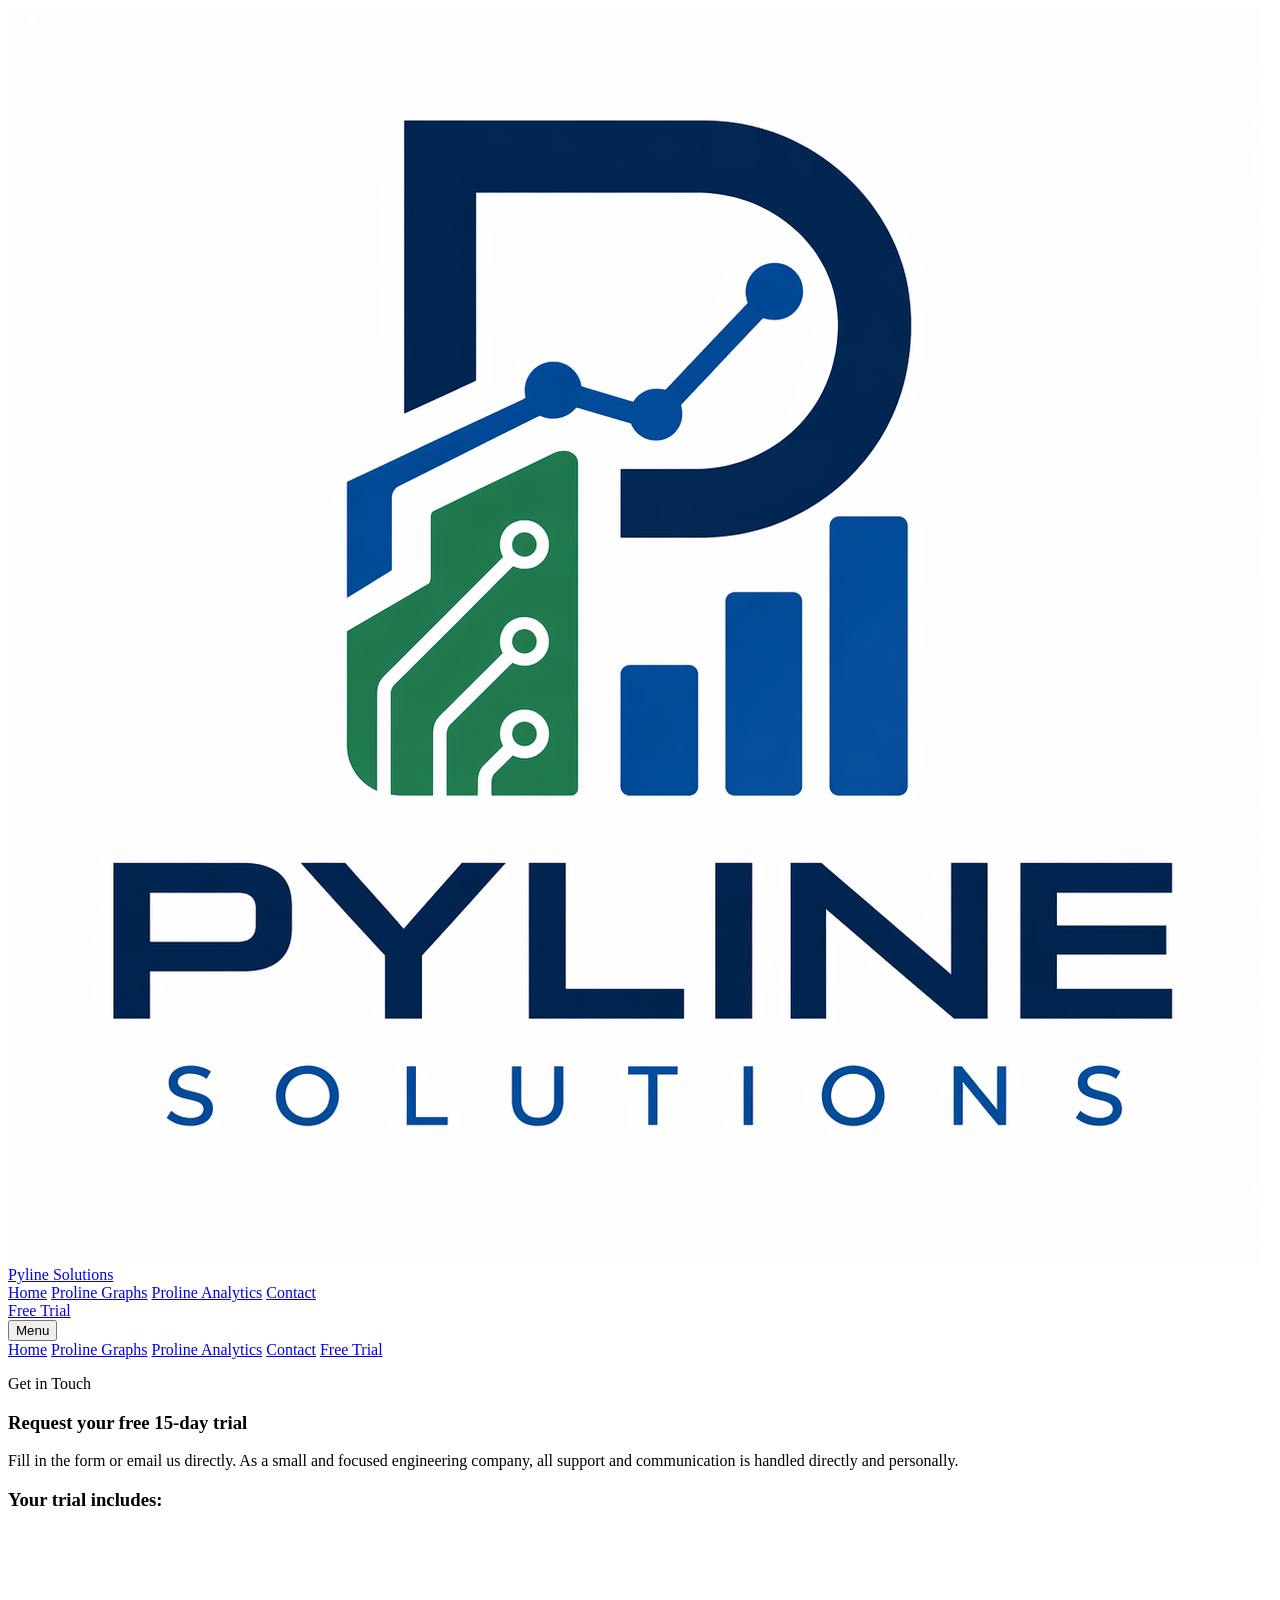
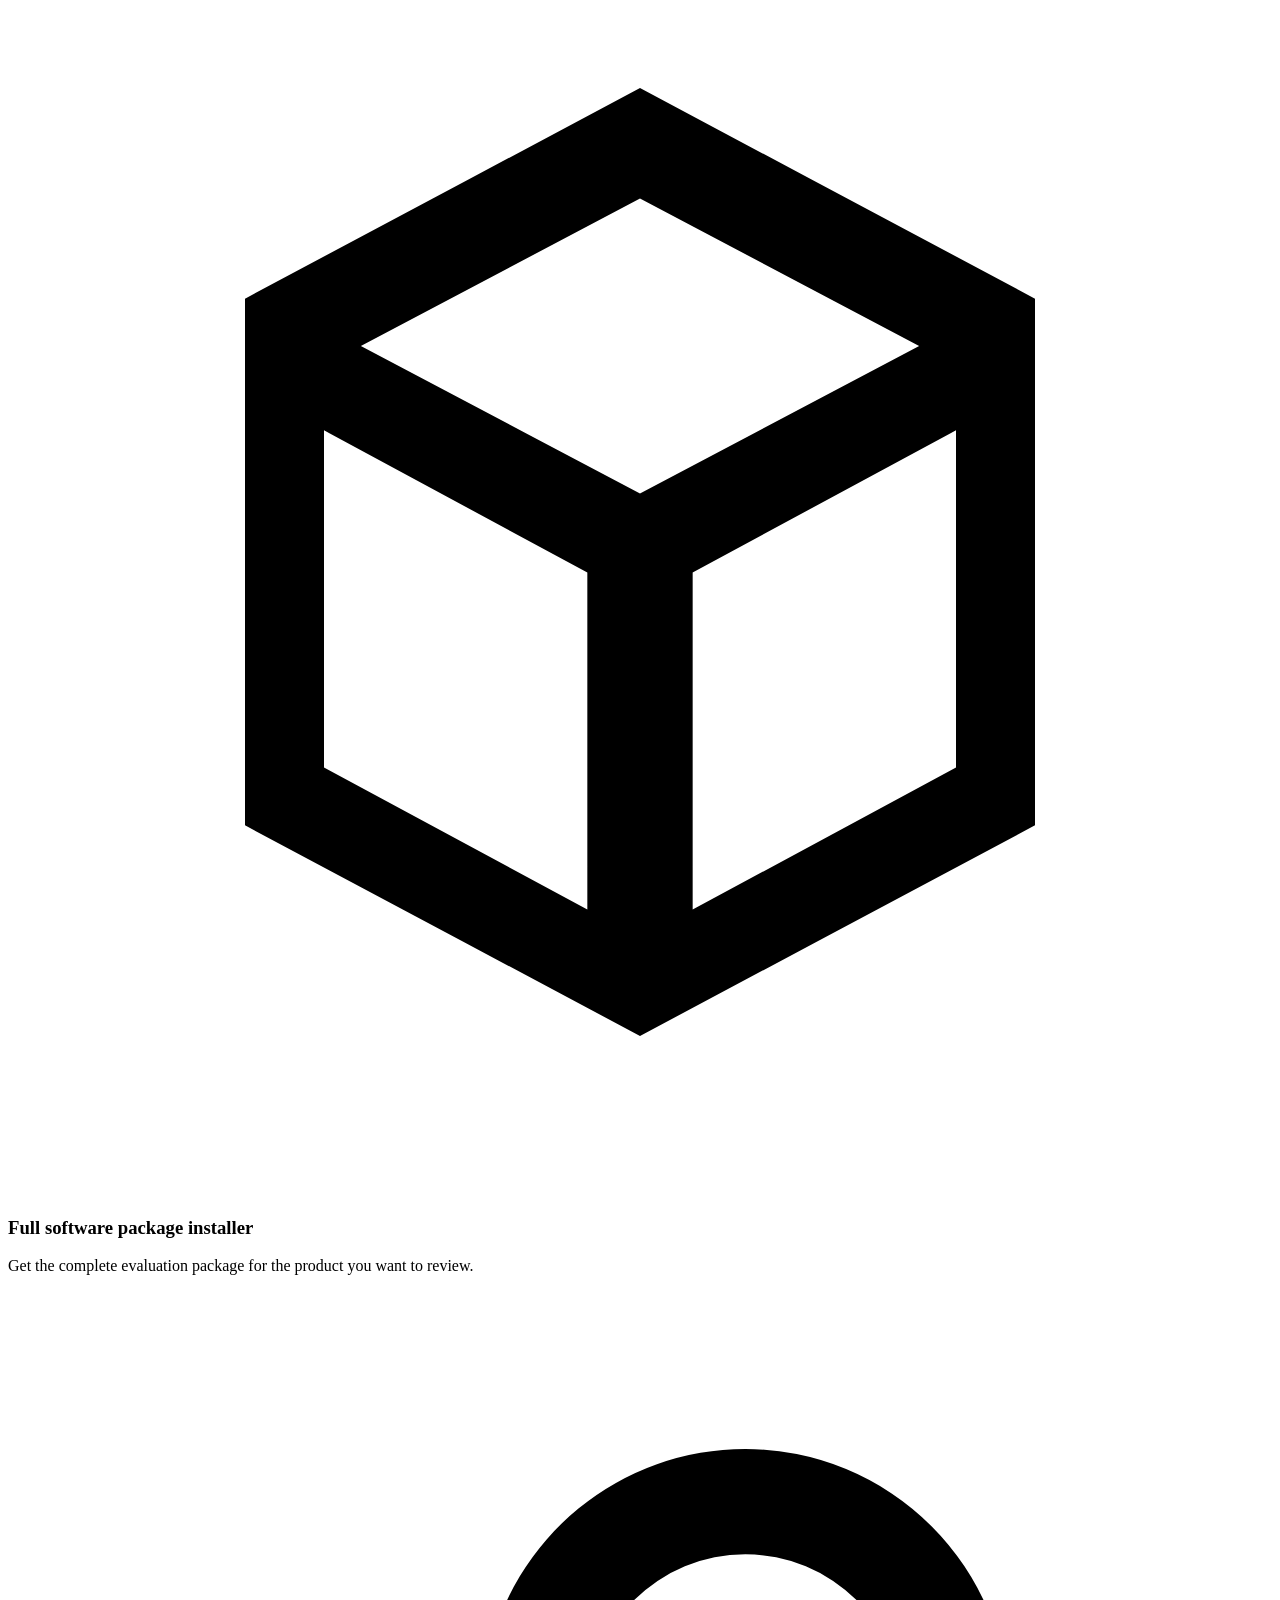
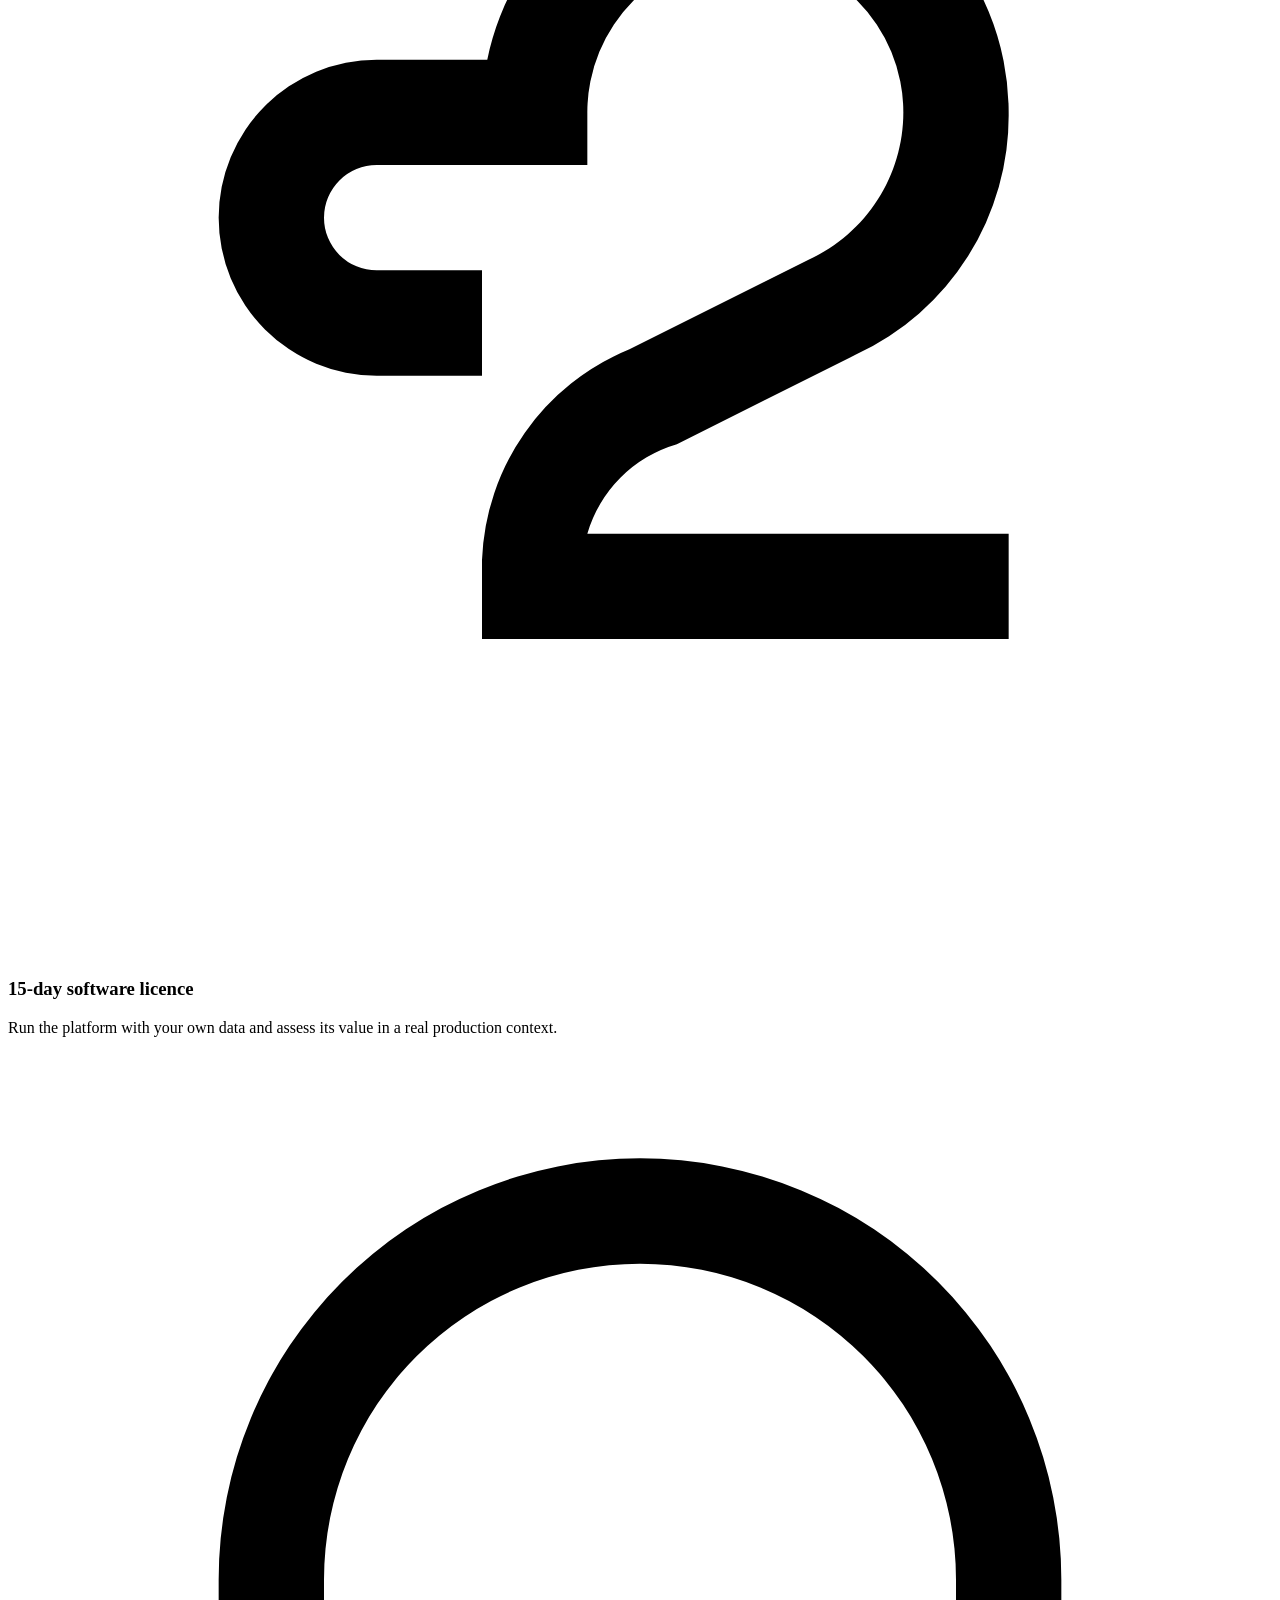
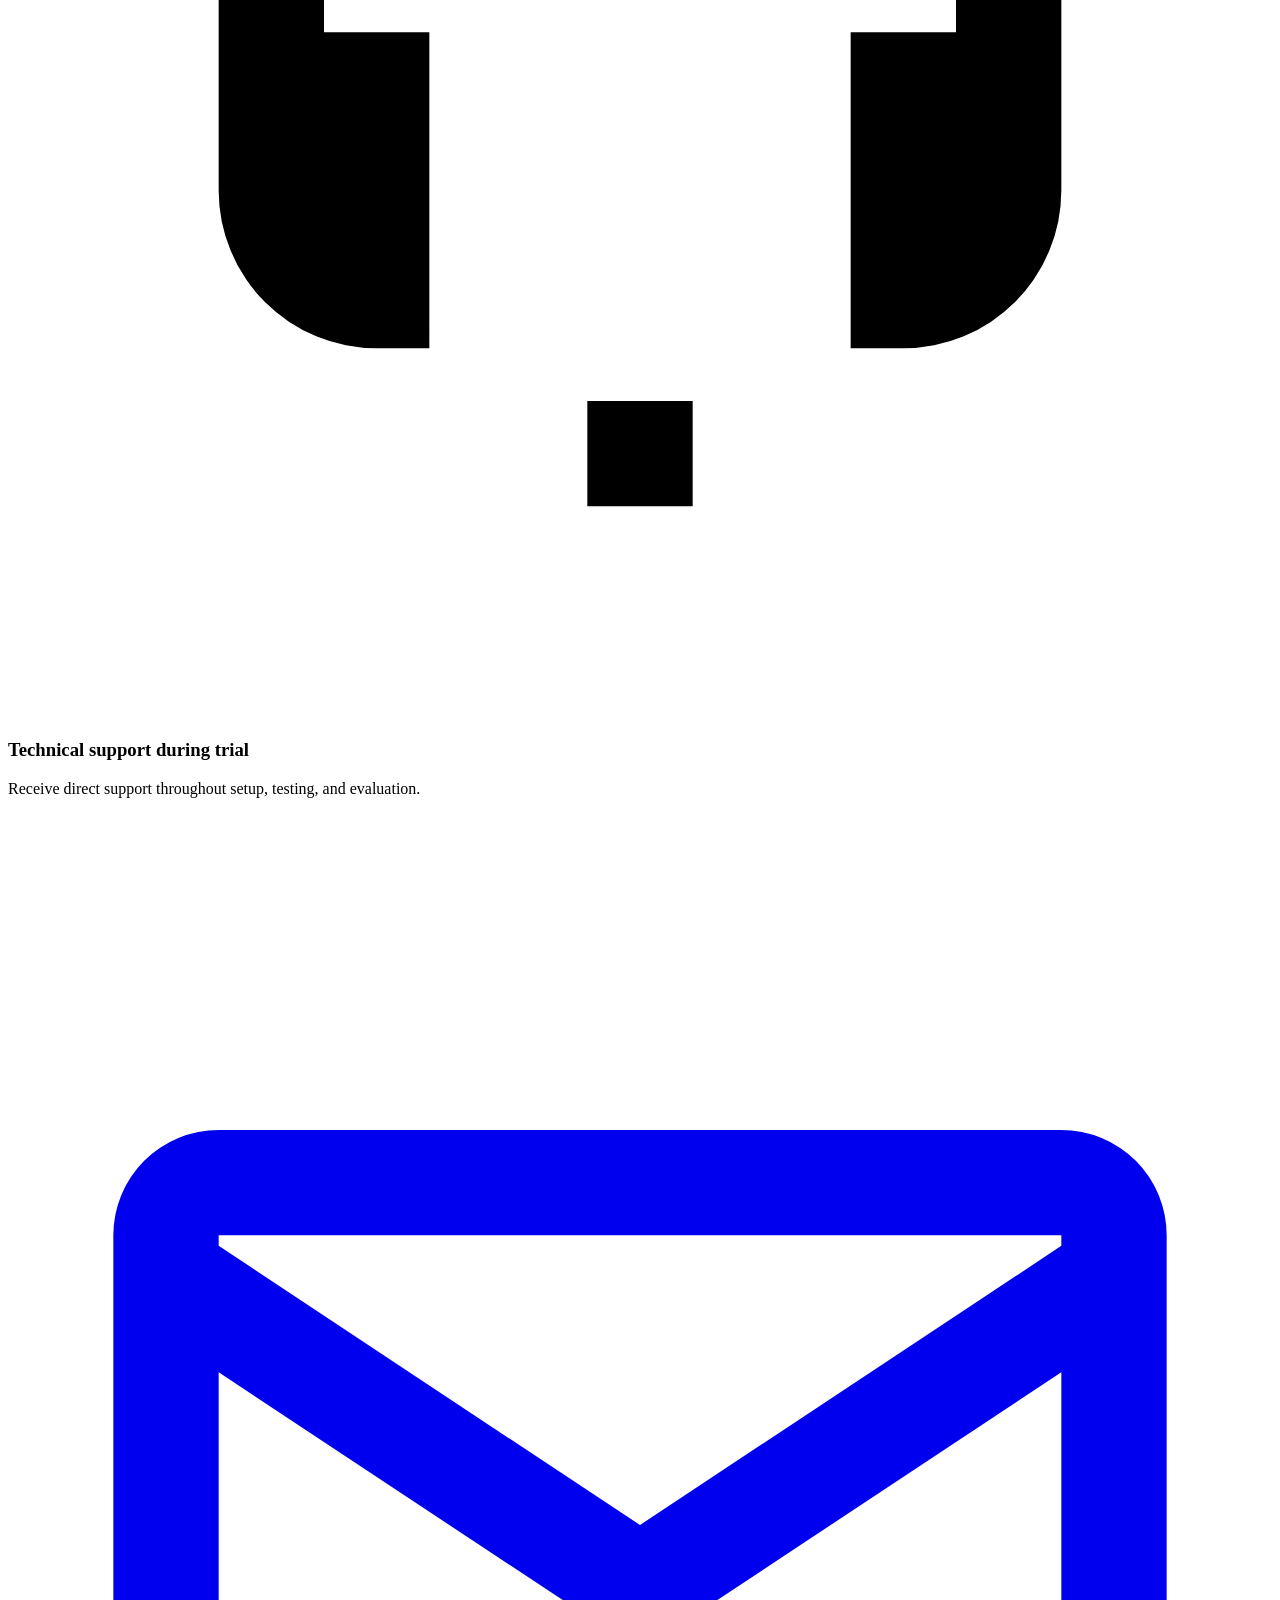
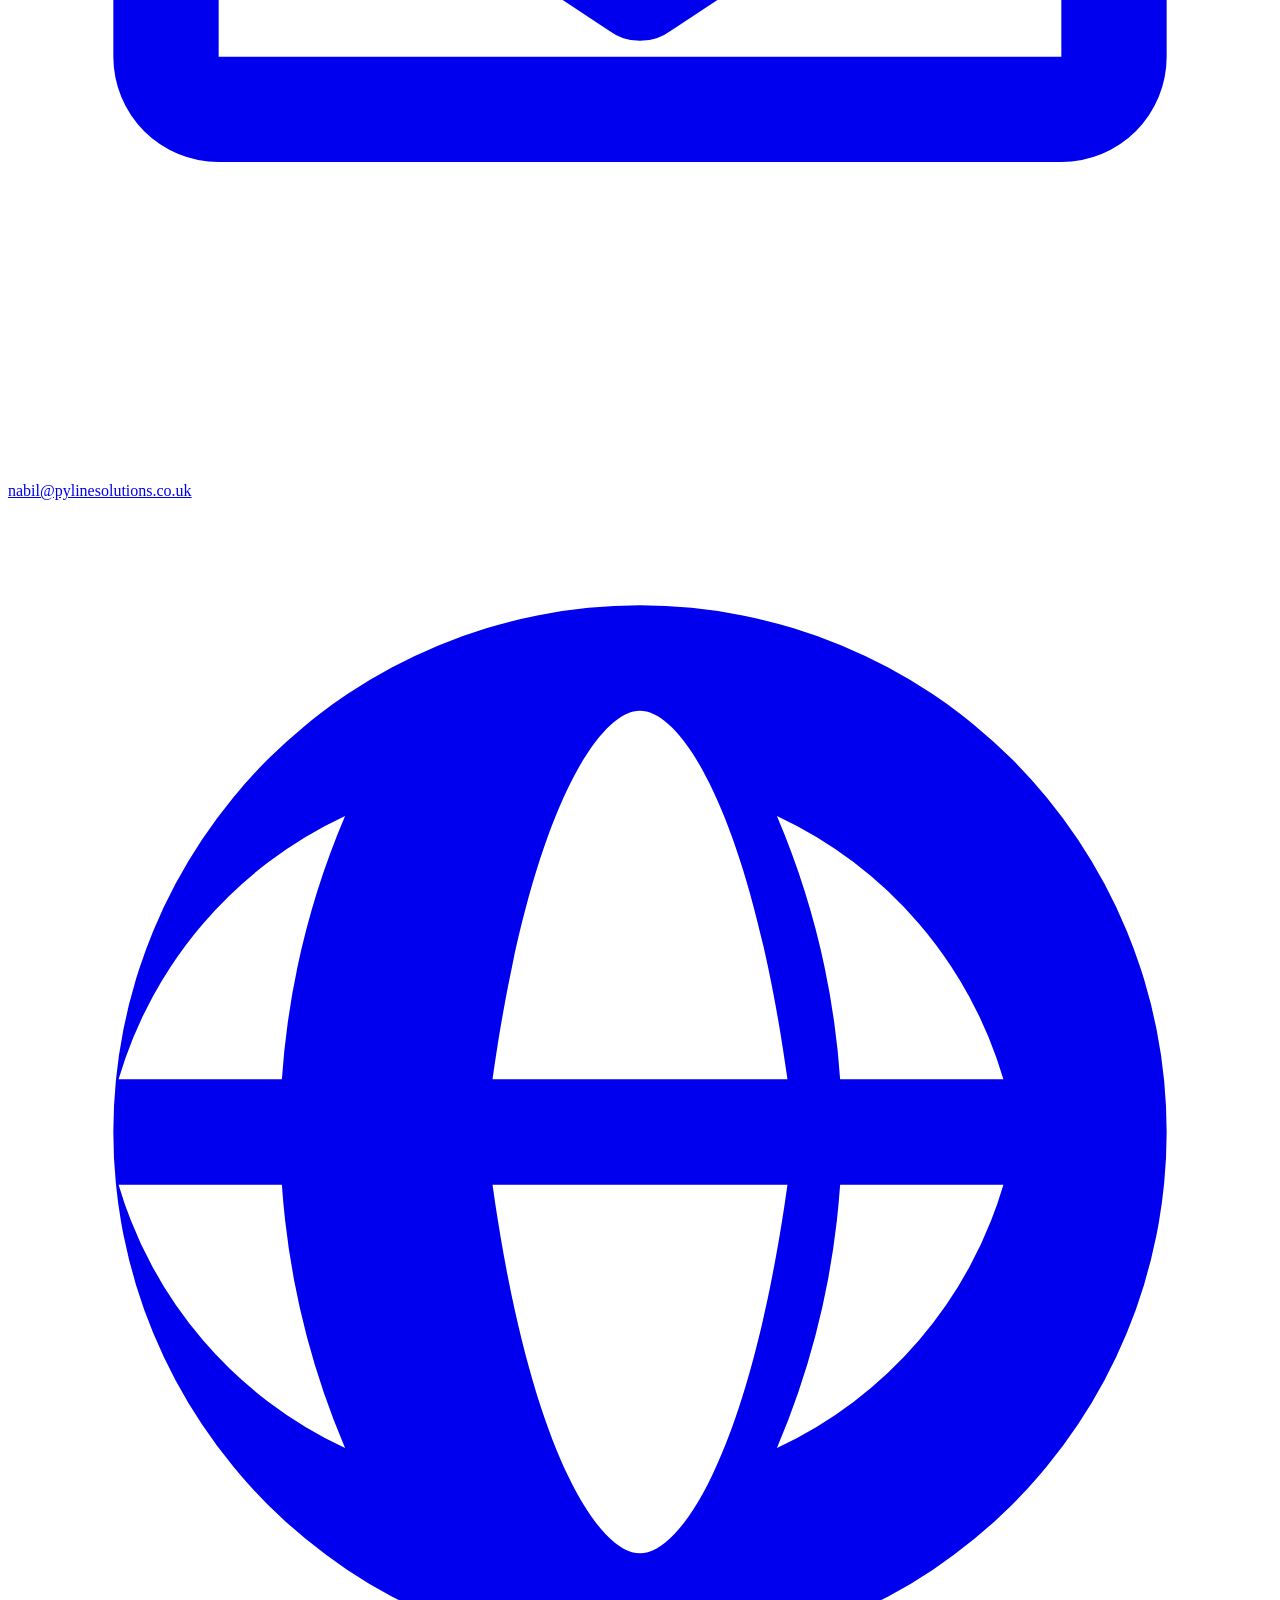
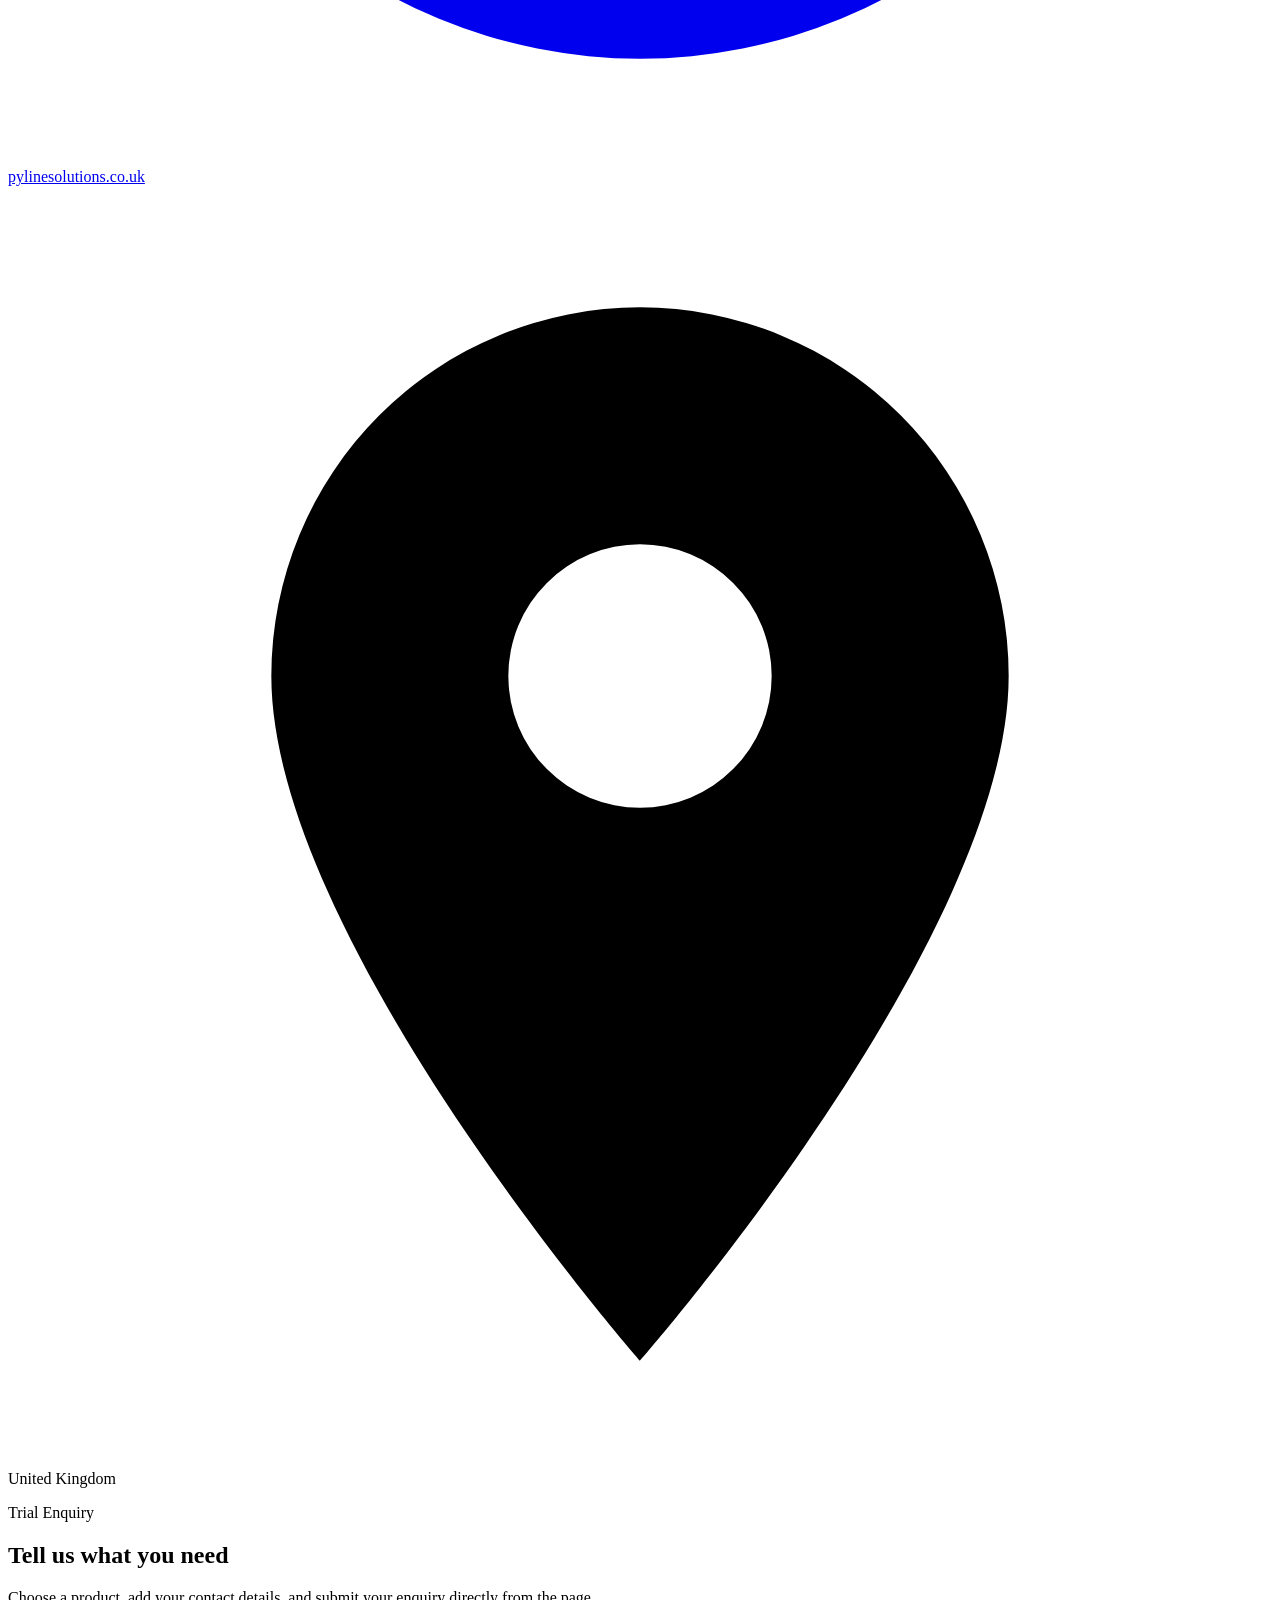
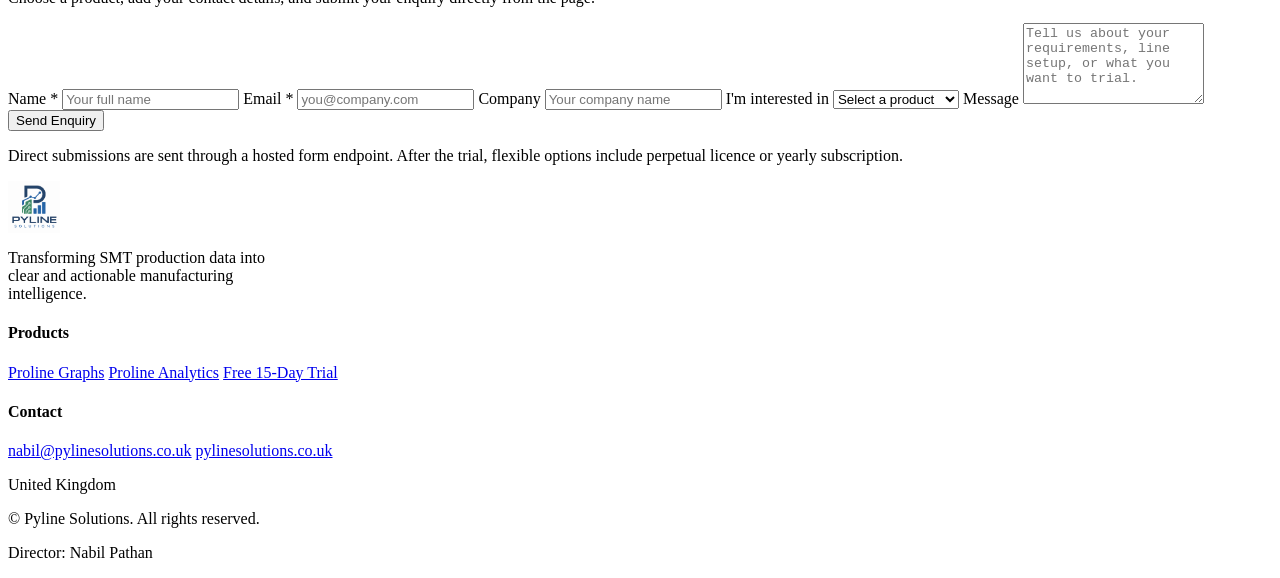
==== contact.html @ ab9fe03b "Add files via upload" ====
<!DOCTYPE html>
<html lang="en">
<head>
  <meta charset="UTF-8" />
  <meta name="viewport" content="width=device-width, initial-scale=1.0" />
  <title>Contact | Pyline Solutions</title>
  <meta name="description" content="Request your free 15-day Pyline Solutions trial or contact us directly about Proline Graphs and Proline Analytics." />
  <link rel="stylesheet" href="css/styles.css" />
</head>
<body>
  <header class="site-header">
    <div class="container header-row">
      <a class="brand" href="index.html" aria-label="Pyline Solutions homepage">
        <img src="pyline logo.png" alt="Pyline Solutions" />
        <span class="brand-name">Pyline Solutions</span>
      </a>

      <nav class="desktop-nav" aria-label="Primary navigation">
        <a href="index.html">Home</a>
        <a href="proline-graphs.html">Proline Graphs</a>
        <a href="proline-analytics.html">Proline Analytics</a>
        <a class="active" href="contact.html">Contact</a>
      </nav>

      <div class="header-actions">
        <a class="btn btn-accent" href="#enquiry">Free Trial</a>
      </div>

      <button class="btn btn-ghost mobile-menu-toggle" data-menu-toggle aria-expanded="false" aria-label="Toggle menu">Menu</button>
    </div>
    <div class="container mobile-nav" data-mobile-nav>
      <a href="index.html">Home</a>
      <a href="proline-graphs.html">Proline Graphs</a>
      <a href="proline-analytics.html">Proline Analytics</a>
      <a class="active" href="contact.html">Contact</a>
      <a href="#enquiry">Free Trial</a>
    </div>
  </header>

  <main class="page contact-page">
    <section class="section contact-hero">
      <div class="container contact-layout">
        <article class="contact-copy reveal">
          <p class="eyebrow accent">Get in Touch</p>
          <h1>Request your free 15-day trial</h1>
          <p class="lead">
            Fill in the form or email us directly. As a small and focused engineering company,
            all support and communication is handled directly and personally.
          </p>

          <h3 class="contact-subtitle">Your trial includes:</h3>
          <div class="trial-list">
            <div class="trial-item">
              <span class="trial-icon" aria-hidden="true">
                <svg viewBox="0 0 24 24" class="contact-icon-svg">
                  <path d="M12 3 4.5 7v10L12 21l7.5-4V7L12 3Zm0 2.1 5.3 2.8L12 10.7 6.7 7.9 12 5.1Zm-6 4.4 5 2.7v6.4l-5-2.7V9.5Zm7 9.1v-6.4l5-2.7v6.4l-5 2.7Z" fill="currentColor"/>
                </svg>
              </span>
              <div>
                <h3>Full software package installer</h3>
                <p>Get the complete evaluation package for the product you want to review.</p>
              </div>
            </div>
            <div class="trial-item">
              <span class="trial-icon" aria-hidden="true">
                <svg viewBox="0 0 24 24" class="contact-icon-svg">
                  <path d="M14 3a5 5 0 0 0-4.9 4H7a3 3 0 0 0 0 6h2v-2H7a1 1 0 1 1 0-2h4V8a3 3 0 1 1 6 0c0 1.2-.7 2.3-1.8 2.8l-3.4 1.7A4.5 4.5 0 0 0 9 16.5V18h10v-2h-8a2.5 2.5 0 0 1 1.7-1.7l3.4-1.7A5 5 0 0 0 19 8a5 5 0 0 0-5-5Z" fill="currentColor"/>
                </svg>
              </span>
              <div>
                <h3>15-day software licence</h3>
                <p>Run the platform with your own data and assess its value in a real production context.</p>
              </div>
            </div>
            <div class="trial-item">
              <span class="trial-icon" aria-hidden="true">
                <svg viewBox="0 0 24 24" class="contact-icon-svg">
                  <path d="M12 2a8 8 0 0 0-8 8v4a3 3 0 0 0 3 3h1v-6H6v-1a6 6 0 1 1 12 0v1h-2v6h1a3 3 0 0 0 3-3v-4a8 8 0 0 0-8-8Zm-1 16h2v2h-2v-2Z" fill="currentColor"/>
                </svg>
              </span>
              <div>
                <h3>Technical support during trial</h3>
                <p>Receive direct support throughout setup, testing, and evaluation.</p>
              </div>
            </div>
          </div>

          <div class="contact-links">
            <a href="mailto:nabil@pylinesolutions.co.uk"><span class="contact-link-icon" aria-hidden="true"><svg viewBox="0 0 24 24" class="contact-icon-svg"><path d="M4 6h16a2 2 0 0 1 2 2v8a2 2 0 0 1-2 2H4a2 2 0 0 1-2-2V8a2 2 0 0 1 2-2Zm0 2v.2l8 5.3 8-5.3V8H4Zm16 8V10.6l-7.4 4.9a1 1 0 0 1-1.2 0L4 10.6V16h16Z" fill="currentColor"/></svg></span><span>nabil@pylinesolutions.co.uk</span></a>
            <a href="https://pylinesolutions.co.uk" target="_blank" rel="noopener noreferrer"><span class="contact-link-icon" aria-hidden="true"><svg viewBox="0 0 24 24" class="contact-icon-svg"><path d="M12 2a10 10 0 1 0 10 10A10 10 0 0 0 12 2Zm6.9 9h-3.1a15.5 15.5 0 0 0-1.2-5A8 8 0 0 1 18.9 11ZM12 4c.8 0 2.1 2 2.8 7H9.2C9.9 6 11.2 4 12 4ZM6.4 6A15.5 15.5 0 0 0 5.2 11H2.1A8 8 0 0 1 6.4 6ZM4 13h1.2a15.5 15.5 0 0 0 1.2 5A8 8 0 0 1 2.1 13H4Zm8 7c-.8 0-2.1-2-2.8-7h5.6c-.7 5-2 7-2.8 7Zm2.6-2a15.5 15.5 0 0 0 1.2-5h3.1a8 8 0 0 1-4.3 5Z" fill="currentColor"/></svg></span><span>pylinesolutions.co.uk</span></a>
            <p><span class="contact-link-icon" aria-hidden="true"><svg viewBox="0 0 24 24" class="contact-icon-svg"><path d="M12 2a7 7 0 0 0-7 7c0 5 7 13 7 13s7-8 7-13a7 7 0 0 0-7-7Zm0 9.5A2.5 2.5 0 1 1 14.5 9 2.5 2.5 0 0 1 12 11.5Z" fill="currentColor"/></svg></span><span>United Kingdom</span></p>
          </div>
        </article>

        <section id="enquiry" class="contact-form-card reveal" aria-labelledby="contact-form-title">
          <p class="eyebrow">Trial Enquiry</p>
          <h2 id="contact-form-title">Tell us what you need</h2>
          <p class="lead">Choose a product, add your contact details, and submit your enquiry directly from the page.</p>

          <form action="https://formsubmit.co/nabil@pylinesolutions.co.uk" method="POST" data-contact-form class="contact-form-shell">
            <input type="hidden" name="_subject" value="Pyline Solutions Trial Enquiry" />
            <input type="hidden" name="_captcha" value="false" />
            <input type="hidden" name="_template" value="table" />
            <input type="hidden" name="_next" value="" data-contact-next />
            <input type="text" name="_honey" value="" tabindex="-1" autocomplete="off" style="position:absolute; left:-9999px; opacity:0; pointer-events:none;" />

            <label class="form-field">
              <span>Name *</span>
              <input class="input-field" type="text" name="name" placeholder="Your full name" required />
            </label>

            <label class="form-field">
              <span>Email *</span>
              <input class="input-field" type="email" name="email" placeholder="you@company.com" required />
            </label>

            <label class="form-field">
              <span>Company</span>
              <input class="input-field" type="text" name="company" placeholder="Your company name" />
            </label>

            <label class="form-field">
              <span>I'm interested in</span>
              <select class="input-field select-field" name="interest">
                <option value="">Select a product</option>
                <option value="Free 15-Day Trial">Free 15-Day Trial</option>
                <option value="Proline Graphs">Proline Graphs</option>
                <option value="Proline Analytics">Proline Analytics</option>
                <option value="Both Products">Both Products</option>
                <option value="Arrange a Demo">Arrange a Demo</option>
                <option value="General Enquiry">General Enquiry</option>
              </select>
            </label>

            <label class="form-field">
              <span>Message</span>
              <textarea class="input-field textarea-field" name="message" rows="5" placeholder="Tell us about your requirements, line setup, or what you want to trial."></textarea>
            </label>

            <button class="btn btn-accent contact-submit" type="submit">Send Enquiry</button>
            <p class="contact-status" data-contact-status aria-live="polite">Direct submissions are sent through a hosted form endpoint. After the trial, flexible options include perpetual licence or yearly subscription.</p>
          </form>
        </section>
      </div>
    </section>
  </main>

  <footer class="footer">
    <div class="container footer-grid">
      <div>
        <img src="pyline logo.png" alt="Pyline Solutions" style="height:52px; width:auto; opacity:0.86;" />
        <p style="margin-top:12px; max-width:34ch;">Transforming SMT production data into clear and actionable manufacturing intelligence.</p>
      </div>
      <div>
        <h4>Products</h4>
        <a href="proline-graphs.html">Proline Graphs</a>
        <a href="proline-analytics.html">Proline Analytics</a>
        <a href="contact.html">Free 15-Day Trial</a>
      </div>
      <div>
        <h4>Contact</h4>
        <a href="mailto:nabil@pylinesolutions.co.uk">nabil@pylinesolutions.co.uk</a>
        <a href="https://pylinesolutions.co.uk" target="_blank" rel="noopener noreferrer">pylinesolutions.co.uk</a>
        <p>United Kingdom</p>
      </div>
    </div>
    <div class="container footer-bottom">
      <p>&copy; <span data-current-year></span> Pyline Solutions. All rights reserved.</p>
      <p>Director: Nabil Pathan</p>
    </div>
  </footer>

  <script src="js/main.js"></script>
</body>
</html>
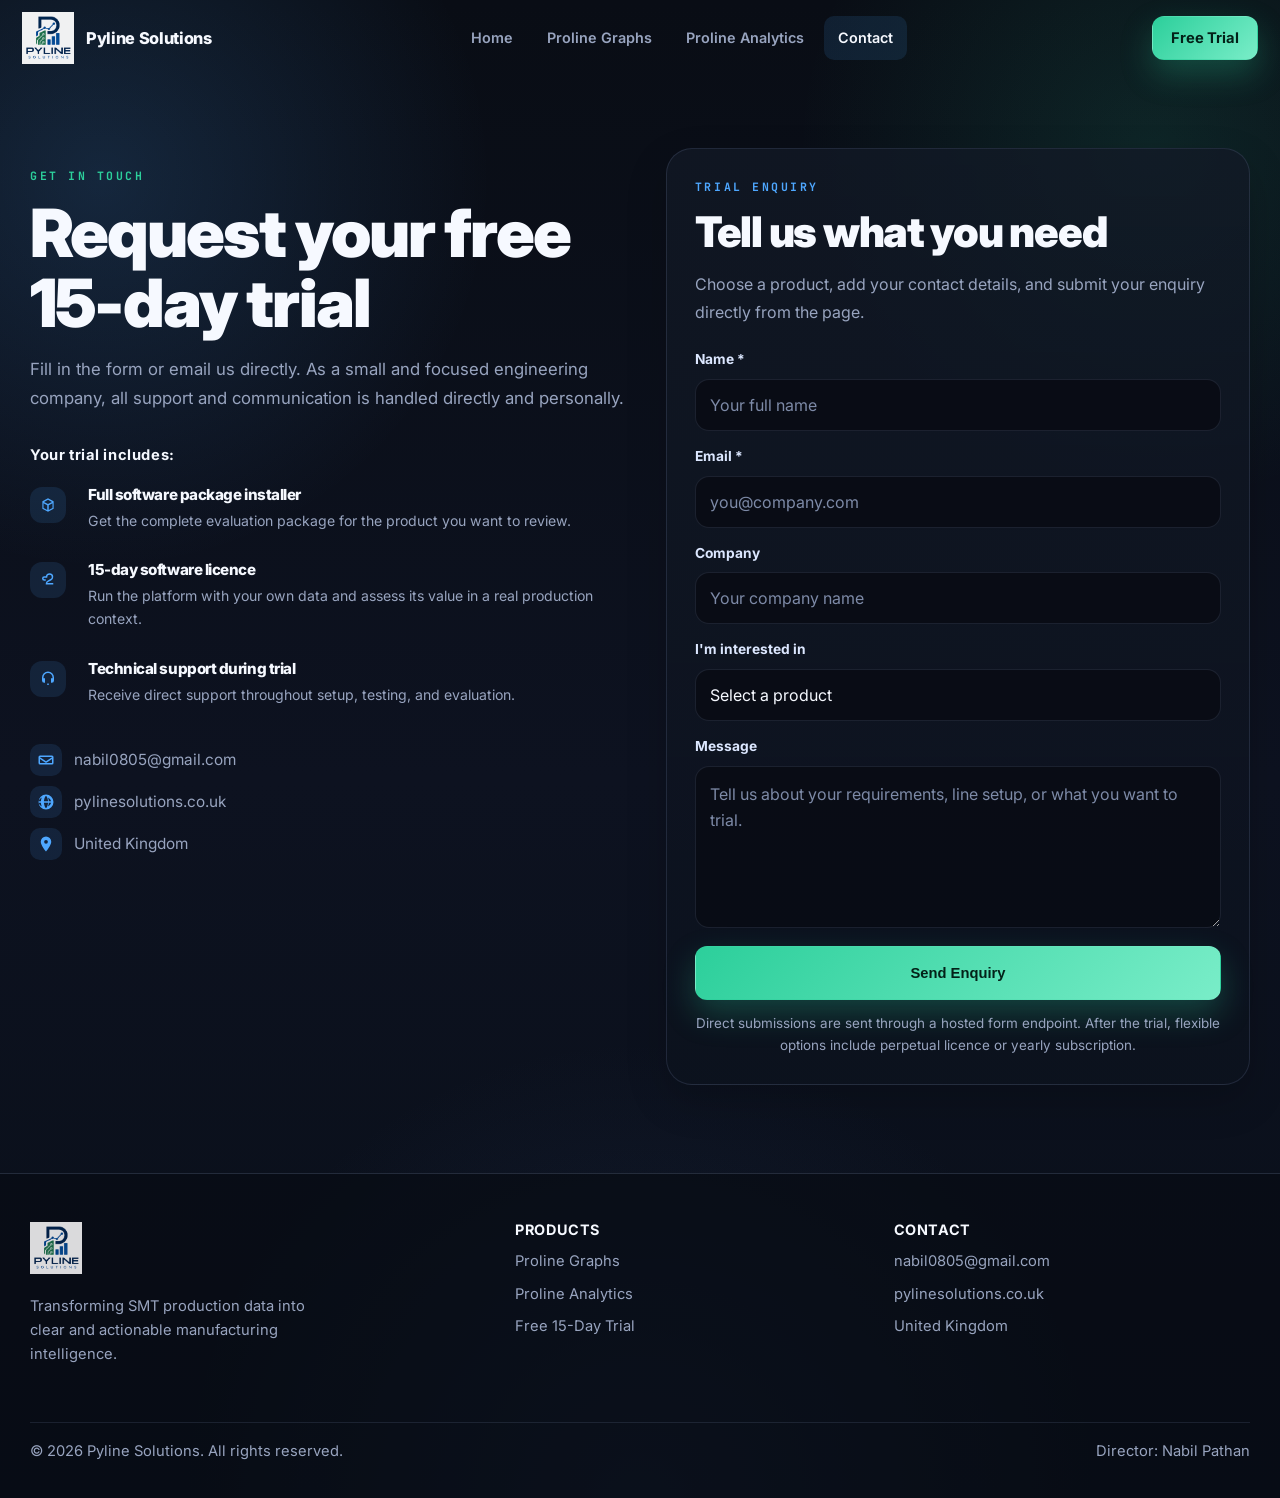
==== commit b02365dd: "Fix email address in contact form" ====
--- a/contact.html
+++ b/contact.html
@@ -86,7 +86,7 @@
           </div>
 
           <div class="contact-links">
-            <a href="mailto:nabil@pylinesolutions.co.uk"><span class="contact-link-icon" aria-hidden="true"><svg viewBox="0 0 24 24" class="contact-icon-svg"><path d="M4 6h16a2 2 0 0 1 2 2v8a2 2 0 0 1-2 2H4a2 2 0 0 1-2-2V8a2 2 0 0 1 2-2Zm0 2v.2l8 5.3 8-5.3V8H4Zm16 8V10.6l-7.4 4.9a1 1 0 0 1-1.2 0L4 10.6V16h16Z" fill="currentColor"/></svg></span><span>nabil@pylinesolutions.co.uk</span></a>
+            <a href="mailto:nabil0805@gmail.com"><span class="contact-link-icon" aria-hidden="true"><svg viewBox="0 0 24 24" class="contact-icon-svg"><path d="M4 6h16a2 2 0 0 1 2 2v8a2 2 0 0 1-2 2H4a2 2 0 0 1-2-2V8a2 2 0 0 1 2-2Zm0 2v.2l8 5.3 8-5.3V8H4Zm16 8V10.6l-7.4 4.9a1 1 0 0 1-1.2 0L4 10.6V16h16Z" fill="currentColor"/></svg></span><span>nabil0805@gmail.com</span></a>
             <a href="https://pylinesolutions.co.uk" target="_blank" rel="noopener noreferrer"><span class="contact-link-icon" aria-hidden="true"><svg viewBox="0 0 24 24" class="contact-icon-svg"><path d="M12 2a10 10 0 1 0 10 10A10 10 0 0 0 12 2Zm6.9 9h-3.1a15.5 15.5 0 0 0-1.2-5A8 8 0 0 1 18.9 11ZM12 4c.8 0 2.1 2 2.8 7H9.2C9.9 6 11.2 4 12 4ZM6.4 6A15.5 15.5 0 0 0 5.2 11H2.1A8 8 0 0 1 6.4 6ZM4 13h1.2a15.5 15.5 0 0 0 1.2 5A8 8 0 0 1 2.1 13H4Zm8 7c-.8 0-2.1-2-2.8-7h5.6c-.7 5-2 7-2.8 7Zm2.6-2a15.5 15.5 0 0 0 1.2-5h3.1a8 8 0 0 1-4.3 5Z" fill="currentColor"/></svg></span><span>pylinesolutions.co.uk</span></a>
             <p><span class="contact-link-icon" aria-hidden="true"><svg viewBox="0 0 24 24" class="contact-icon-svg"><path d="M12 2a7 7 0 0 0-7 7c0 5 7 13 7 13s7-8 7-13a7 7 0 0 0-7-7Zm0 9.5A2.5 2.5 0 1 1 14.5 9 2.5 2.5 0 0 1 12 11.5Z" fill="currentColor"/></svg></span><span>United Kingdom</span></p>
           </div>
@@ -97,7 +97,7 @@
           <h2 id="contact-form-title">Tell us what you need</h2>
           <p class="lead">Choose a product, add your contact details, and submit your enquiry directly from the page.</p>
 
-          <form action="https://formsubmit.co/nabil@pylinesolutions.co.uk" method="POST" data-contact-form class="contact-form-shell">
+          <form action="https://formsubmit.co/nabil0805@gmail.com" method="POST" data-contact-form class="contact-form-shell">
             <input type="hidden" name="_subject" value="Pyline Solutions Trial Enquiry" />
             <input type="hidden" name="_captcha" value="false" />
             <input type="hidden" name="_template" value="table" />
@@ -159,7 +159,7 @@
       </div>
       <div>
         <h4>Contact</h4>
-        <a href="mailto:nabil@pylinesolutions.co.uk">nabil@pylinesolutions.co.uk</a>
+        <a href="mailto:nabil0805@gmail.com">nabil0805@gmail.com</a>
         <a href="https://pylinesolutions.co.uk" target="_blank" rel="noopener noreferrer">pylinesolutions.co.uk</a>
         <p>United Kingdom</p>
       </div>
@@ -172,4 +172,4 @@
 
   <script src="js/main.js"></script>
 </body>
-</html>+</html>
--- a/css/styles.css
+++ b/css/styles.css
@@ -0,0 +1,1097 @@
+@import url('https://fonts.googleapis.com/css2?family=Inter:wght@400;500;600;700;800;900&family=JetBrains+Mono:wght@500;700&display=swap');
+
+:root {
+    --background: #090d15;
+    --background-2: #0d1220;
+    --foreground: #f6f9ff;
+    --muted-foreground: #98a4bf;
+    --card: #121926;
+    --card-soft: rgba(18, 25, 38, 0.72);
+    --border: rgba(145, 164, 203, 0.2);
+    --primary: #4ea7ff;
+    --primary-soft: rgba(78, 167, 255, 0.12);
+    --accent: #2ccf9b;
+    --accent-soft: rgba(44, 207, 155, 0.12);
+    --danger: #ff6a6a;
+    --gold: #f8ca69;
+    --radius-xl: 24px;
+    --radius-lg: 16px;
+    --radius-md: 12px;
+    --max: 1220px;
+}
+
+* {
+    box-sizing: border-box;
+}
+
+html {
+    scroll-behavior: smooth;
+}
+
+body {
+    margin: 0;
+    font-family: 'Inter', 'Segoe UI', sans-serif;
+    color: var(--foreground);
+    background:
+        radial-gradient(circle at 8% 12%, rgba(78, 167, 255, 0.16), transparent 22%),
+        radial-gradient(circle at 90% 10%, rgba(44, 207, 155, 0.12), transparent 20%),
+        radial-gradient(circle at 50% 100%, rgba(60, 84, 140, 0.2), transparent 28%),
+        linear-gradient(180deg, var(--background) 0%, var(--background-2) 52%, #090f19 100%);
+    line-height: 1.65;
+    overflow-x: hidden;
+}
+
+a {
+    color: inherit;
+    text-decoration: none;
+}
+
+.container {
+    width: min(100% - 40px, var(--max));
+    margin: 0 auto;
+}
+
+.mono {
+    font-family: 'JetBrains Mono', Consolas, monospace;
+}
+
+.site-header {
+    position: fixed;
+    top: 0;
+    left: 0;
+    right: 0;
+    z-index: 80;
+    transition: all 0.3s ease;
+}
+
+.site-header.scrolled {
+    background: rgba(9, 13, 21, 0.88);
+    backdrop-filter: blur(14px);
+    border-bottom: 1px solid var(--border);
+    box-shadow: 0 12px 36px rgba(0, 0, 0, 0.35);
+}
+
+.site-header .container {
+    width: min(100% - 44px, 100%);
+    max-width: none;
+}
+
+.header-row {
+    min-height: 76px;
+    display: flex;
+    align-items: center;
+    justify-content: space-between;
+    gap: 16px;
+}
+
+.brand {
+    display: flex;
+    align-items: center;
+    gap: 12px;
+    justify-content: flex-start;
+    text-align: left;
+}
+
+.brand img {
+    height: 52px;
+    width: auto;
+    opacity: 0.95;
+    flex: 0 0 auto;
+}
+
+.brand-name {
+    font-size: 1.02rem;
+    font-weight: 800;
+    letter-spacing: -0.02em;
+    color: var(--foreground);
+    white-space: nowrap;
+    line-height: 1;
+}
+
+.home-page ~ .footer .brand-name {
+    display: none;
+}
+
+.home-page + .footer .brand-name {
+    display: none;
+}
+
+.desktop-nav {
+    display: flex;
+    align-items: center;
+    gap: 6px;
+}
+
+.desktop-nav a {
+    padding: 10px 14px;
+    border-radius: 10px;
+    font-size: 0.9rem;
+    font-weight: 600;
+    color: var(--muted-foreground);
+    transition: all 0.25s ease;
+}
+
+.desktop-nav a:hover,
+.desktop-nav a.active {
+    color: var(--foreground);
+    background: var(--primary-soft);
+}
+
+.header-actions {
+    display: flex;
+    align-items: center;
+    gap: 10px;
+}
+
+.btn {
+    display: inline-flex;
+    align-items: center;
+    justify-content: center;
+    min-height: 44px;
+    padding: 0 18px;
+    border-radius: 12px;
+    border: 1px solid transparent;
+    font-weight: 700;
+    font-size: 0.92rem;
+    cursor: pointer;
+    transition: transform 0.2s ease, box-shadow 0.2s ease, opacity 0.2s ease;
+}
+
+.btn:hover {
+    transform: translateY(-1px);
+}
+
+.btn-primary {
+    color: #061a34;
+    background: linear-gradient(135deg, var(--primary), #87c3ff);
+    box-shadow: 0 14px 32px rgba(78, 167, 255, 0.28);
+}
+
+.btn-primary:hover {
+    box-shadow: 0 18px 40px rgba(78, 167, 255, 0.34);
+}
+
+.btn-accent {
+    color: #032118;
+    background: linear-gradient(135deg, var(--accent), #79edc8);
+    box-shadow: 0 14px 32px rgba(44, 207, 155, 0.26);
+}
+
+.btn-ghost {
+    border-color: var(--border);
+    background: rgba(255, 255, 255, 0.02);
+    color: var(--foreground);
+}
+
+.btn-ghost:hover {
+    border-color: rgba(78, 167, 255, 0.4);
+    background: rgba(78, 167, 255, 0.1);
+}
+
+.page {
+    padding-top: 86px;
+}
+
+.section {
+    padding: 88px 0;
+    position: relative;
+}
+
+.section-tight {
+    padding-top: 30px;
+}
+
+.section-alt {
+    background: linear-gradient(180deg, rgba(255, 255, 255, 0.01), rgba(255, 255, 255, 0.04));
+    border-top: 1px solid rgba(145, 164, 203, 0.12);
+    border-bottom: 1px solid rgba(145, 164, 203, 0.12);
+}
+
+.eyebrow {
+    margin: 0;
+    font-family: 'JetBrains Mono', Consolas, monospace;
+    font-size: 0.72rem;
+    font-weight: 700;
+    letter-spacing: 0.22em;
+    text-transform: uppercase;
+    color: var(--primary);
+}
+
+.eyebrow.accent {
+    color: var(--accent);
+}
+
+h1,
+h2,
+h3,
+h4 {
+    margin: 0;
+    line-height: 1.05;
+    letter-spacing: -0.03em;
+    color: var(--foreground);
+}
+
+h1 {
+    margin-top: 14px;
+    font-size: clamp(2.2rem, 5.2vw, 5.2rem);
+    font-weight: 900;
+}
+
+h2 {
+    margin-top: 14px;
+    font-size: clamp(1.8rem, 3.3vw, 3.8rem);
+    font-weight: 900;
+}
+
+h3 {
+    font-size: clamp(1.2rem, 2vw, 1.9rem);
+    font-weight: 800;
+}
+
+p {
+    margin: 0;
+    color: var(--muted-foreground);
+}
+
+.lead {
+    margin-top: 16px;
+    max-width: 68ch;
+    font-size: 1.05rem;
+    line-height: 1.75;
+}
+
+.hero-grid {
+    display: grid;
+    grid-template-columns: minmax(0, 1fr) minmax(0, 1fr);
+    gap: 24px;
+    align-items: stretch;
+}
+
+.hero-panel,
+.card,
+.glass-card,
+.feature-card,
+.stat-card,
+.number-card {
+    border: 1px solid var(--border);
+    border-radius: var(--radius-xl);
+    background: linear-gradient(180deg, rgba(20, 28, 44, 0.86), rgba(14, 20, 34, 0.9));
+    box-shadow: 0 18px 52px rgba(0, 0, 0, 0.34);
+}
+
+.hero-panel {
+    padding: 32px;
+}
+
+.hero-actions {
+    margin-top: 24px;
+    display: flex;
+    gap: 10px;
+    flex-wrap: wrap;
+}
+
+.chips {
+    margin-top: 20px;
+    display: flex;
+    flex-wrap: wrap;
+    gap: 9px;
+}
+
+.chips span {
+    display: inline-flex;
+    align-items: center;
+    gap: 6px;
+    padding: 8px 12px;
+    border-radius: 999px;
+    border: 1px solid rgba(145, 164, 203, 0.24);
+    font-size: 0.82rem;
+    color: #d3def8;
+    background: rgba(145, 164, 203, 0.08);
+}
+
+.image-panel {
+    position: relative;
+    overflow: hidden;
+    border-radius: var(--radius-xl);
+    border: 1px solid var(--border);
+    min-height: 350px;
+    box-shadow: 0 18px 52px rgba(0, 0, 0, 0.34);
+}
+
+.image-panel img {
+    width: 100%;
+    height: 100%;
+    object-fit: cover;
+    display: block;
+}
+
+.image-caption {
+    position: absolute;
+    left: 0;
+    right: 0;
+    bottom: 0;
+    padding: 12px 14px;
+    font-size: 0.84rem;
+    color: #e8f0ff;
+    background: linear-gradient(180deg, rgba(0, 0, 0, 0), rgba(0, 0, 0, 0.72));
+}
+
+.section-head {
+    text-align: center;
+    max-width: 840px;
+    margin: 0 auto 38px;
+}
+
+.section-head .lead {
+    margin-left: auto;
+    margin-right: auto;
+}
+
+.products-stack {
+    display: grid;
+    gap: 20px;
+}
+
+.product-card {
+    display: grid;
+    grid-template-columns: 1fr 1fr;
+    overflow: hidden;
+}
+
+.product-content {
+    padding: 32px;
+}
+
+.product-tag {
+    display: inline-flex;
+    align-items: center;
+    gap: 8px;
+    padding: 6px 12px;
+    border-radius: 999px;
+    border: 1px solid var(--border);
+    font-size: 0.75rem;
+    font-weight: 700;
+    margin-bottom: 16px;
+    color: #cad8f8;
+}
+
+.product-features {
+    margin-top: 16px;
+    display: grid;
+    grid-template-columns: repeat(2, minmax(0, 1fr));
+    gap: 8px 14px;
+}
+
+.product-features span {
+    font-size: 0.9rem;
+    color: #c8d6f3;
+}
+
+.product-image {
+    min-height: 260px;
+    border-left: 1px solid var(--border);
+}
+
+.product-image img {
+    width: 100%;
+    height: 100%;
+    object-fit: cover;
+    display: block;
+}
+
+.steps-grid,
+.benefits-grid,
+.grid-2,
+.grid-3,
+.grid-4 {
+    display: grid;
+    gap: 14px;
+}
+
+.steps-grid {
+    grid-template-columns: repeat(4, minmax(0, 1fr));
+}
+
+.benefits-grid {
+    grid-template-columns: repeat(3, minmax(0, 1fr));
+}
+
+.grid-2 {
+    grid-template-columns: repeat(2, minmax(0, 1fr));
+}
+
+.grid-3 {
+    grid-template-columns: repeat(3, minmax(0, 1fr));
+}
+
+.grid-4 {
+    grid-template-columns: repeat(4, minmax(0, 1fr));
+}
+
+.feature-card,
+.stat-card,
+.number-card,
+.glass-card,
+.card {
+    padding: 20px;
+}
+
+.feature-card h4,
+.stat-card h4,
+.number-card h4 {
+    margin-bottom: 8px;
+    font-size: 1rem;
+    font-weight: 800;
+}
+
+.feature-card p,
+.stat-card p,
+.number-card p {
+    font-size: 0.92rem;
+    line-height: 1.65;
+}
+
+.number-badge {
+    display: inline-flex;
+    width: 28px;
+    height: 28px;
+    border-radius: 8px;
+    align-items: center;
+    justify-content: center;
+    margin-bottom: 10px;
+    color: #031a14;
+    background: linear-gradient(135deg, var(--accent), #86f4d3);
+    font-weight: 800;
+    font-size: 0.82rem;
+}
+
+.image-card {
+    overflow: hidden;
+    border-radius: var(--radius-lg);
+    border: 1px solid var(--border);
+    background: rgba(255, 255, 255, 0.02);
+}
+
+.image-card img,
+.video-card video {
+    width: 100%;
+    display: block;
+    object-fit: contain;
+    background: #070b14;
+}
+
+.image-card figcaption,
+.video-card figcaption {
+    padding: 10px 12px;
+    font-size: 0.85rem;
+    color: var(--muted-foreground);
+}
+
+.video-card {
+    border-radius: var(--radius-lg);
+    overflow: hidden;
+    border: 1px solid var(--border);
+    background: rgba(255, 255, 255, 0.02);
+}
+
+.cta-box {
+    text-align: center;
+    padding: 44px 26px;
+    border: 1px solid rgba(145, 164, 203, 0.28);
+    border-radius: 28px;
+    background:
+        linear-gradient(135deg, rgba(78, 167, 255, 0.12), rgba(44, 207, 155, 0.12)),
+        rgba(12, 18, 30, 0.85);
+    box-shadow: 0 24px 54px rgba(0, 0, 0, 0.34);
+}
+
+.cta-box .lead {
+    margin-left: auto;
+    margin-right: auto;
+}
+
+.footer {
+    border-top: 1px solid var(--border);
+    background: rgba(8, 12, 20, 0.72);
+}
+
+.footer-grid {
+    display: grid;
+    grid-template-columns: 1.3fr 1fr 1fr;
+    gap: 22px;
+    padding: 48px 0;
+}
+
+.footer h4 {
+    margin-bottom: 12px;
+    font-size: 0.9rem;
+    letter-spacing: 0.04em;
+    text-transform: uppercase;
+}
+
+.footer p,
+.footer a {
+    color: var(--muted-foreground);
+    font-size: 0.92rem;
+    display: block;
+    margin-bottom: 8px;
+}
+
+.footer a:hover {
+    color: var(--primary);
+}
+
+.footer-bottom {
+    padding: 16px 0 26px;
+    border-top: 1px solid rgba(145, 164, 203, 0.14);
+    display: flex;
+    justify-content: space-between;
+    gap: 12px;
+    flex-wrap: wrap;
+}
+
+.mobile-menu-toggle,
+.mobile-nav {
+    display: none;
+}
+
+.reveal {
+    opacity: 0;
+    transform: translateY(16px);
+    transition: opacity 0.7s ease, transform 0.7s ease;
+}
+
+.reveal.show {
+    opacity: 1;
+    transform: translateY(0);
+}
+
+/* Streamlined visual mode for pages that should feel less boxed */
+.stream-page .section {
+    padding: 74px 0;
+}
+
+.stream-page .section-tight {
+    padding-top: 20px;
+}
+
+.stream-page .section-alt {
+    background: transparent;
+    border-top: 0;
+    border-bottom: 0;
+}
+
+.stream-page .hero-grid {
+    gap: 34px;
+    align-items: center;
+}
+
+.stream-page .hero-panel {
+    border: 0;
+    border-radius: 0;
+    background: transparent;
+    box-shadow: none;
+    padding: 0;
+}
+
+.stream-page .image-panel {
+    border: 0;
+    border-radius: 16px;
+    box-shadow: 0 12px 34px rgba(0, 0, 0, 0.22);
+}
+
+.stream-page .section-head {
+    text-align: left;
+    max-width: none;
+    margin: 0 0 22px;
+}
+
+.stream-page .section-head .lead {
+    margin-left: 0;
+    margin-right: 0;
+    max-width: 72ch;
+}
+
+.stream-page .grid-2,
+.stream-page .grid-3,
+.stream-page .grid-4 {
+    gap: 18px;
+}
+
+.stream-page .feature-card,
+.stream-page .stat-card,
+.stream-page .number-card,
+.stream-page .card {
+    border: 0;
+    border-radius: 0;
+    background: transparent;
+    box-shadow: none;
+    border-top: 1px solid rgba(145, 164, 203, 0.24);
+    padding: 14px 0 2px;
+}
+
+.stream-page .chips {
+    margin-top: 14px;
+}
+
+.stream-page .chips span {
+    background: transparent;
+    border-color: rgba(145, 164, 203, 0.28);
+}
+
+.stream-page .image-card,
+.stream-page .video-card {
+    border: 0;
+    border-radius: 0;
+    background: transparent;
+    box-shadow: none;
+    overflow: visible;
+}
+
+.stream-page .image-card img,
+.stream-page .video-card video {
+    border-radius: 16px;
+    box-shadow: 0 14px 34px rgba(0, 0, 0, 0.26);
+}
+
+.stream-page .image-card figcaption,
+.stream-page .video-card figcaption {
+    padding: 10px 0 0;
+}
+
+.stream-page .media-video-wrap {
+    max-width: none;
+    width: 100%;
+    margin: 0;
+}
+
+.stream-page .media-video-wrap .video-card video {
+    width: 100%;
+    min-height: 0;
+    height: auto;
+    object-fit: contain;
+    background: transparent;
+}
+
+.stream-page .media-wide {
+    width: 100%;
+    margin: 0;
+}
+
+.stream-page .focus-graph {
+    min-height: 0;
+    height: auto;
+    object-fit: contain;
+    background: transparent;
+}
+
+.stream-page .cta-box {
+    border-radius: 22px;
+    border-color: rgba(145, 164, 203, 0.2);
+    box-shadow: 0 12px 30px rgba(0, 0, 0, 0.22);
+    background:
+        linear-gradient(135deg, rgba(78, 167, 255, 0.08), rgba(44, 207, 155, 0.08)),
+        rgba(12, 18, 30, 0.56);
+}
+
+/* Proline Graphs hero with mirrored background image */
+.stream-page .graphs-hero {
+    grid-template-columns: 1fr;
+    min-height: 100vh;
+    position: relative;
+    overflow: hidden;
+    border-radius: 0;
+    padding: 132px 34px 92px;
+    isolation: isolate;
+    width: 100vw;
+    max-width: none;
+    margin-left: calc(50% - 50vw);
+    margin-right: calc(50% - 50vw);
+}
+
+.graphs-page.page {
+    padding-top: 0;
+}
+
+.home-page.page {
+    padding-top: 0;
+}
+
+.graphs-page .section:first-child {
+    padding-top: 0;
+}
+
+.home-page .section:first-child {
+    padding-top: 0;
+}
+
+.stream-page .graphs-hero::before {
+    content: "";
+    position: absolute;
+    inset: 0;
+    background-image: url("../proline_graphs_TV.png");
+    background-size: cover;
+    background-position: 50% 15%;
+    transform: scaleX(-1);
+    transform-origin: center;
+    z-index: -2;
+}
+
+.stream-page .graphs-hero::after {
+    content: "";
+    position: absolute;
+    inset: 0;
+    background:
+        linear-gradient(90deg, rgba(9, 13, 21, 0.95) 0%, rgba(9, 13, 21, 0.75) 45%, rgba(9, 13, 21, 0.25) 100%),
+        linear-gradient(180deg, rgba(9, 13, 21, 0.8) 0%, rgba(9, 13, 21, 0) 50%, rgba(9, 13, 21, 0.5) 100%);
+    z-index: -1;
+}
+
+.stream-page .graphs-hero .hero-panel {
+    max-width: 760px;
+}
+
+/* Homepage-specific streamlining to avoid card-heavy appearance */
+.home-page .products-stack {
+    gap: 30px;
+}
+
+.home-page .product-card {
+    border: 0;
+    border-radius: 0;
+    background: transparent;
+    box-shadow: none;
+    overflow: visible;
+    border-top: 1px solid rgba(145, 164, 203, 0.24);
+    padding-top: 16px;
+}
+
+.home-page .product-content {
+    padding: 0;
+}
+
+.home-page .product-tag {
+    background: transparent;
+    border-color: rgba(145, 164, 203, 0.26);
+}
+
+.home-page .product-image {
+    border-left: 0;
+    border-radius: 16px;
+    overflow: hidden;
+    min-height: 240px;
+    box-shadow: 0 10px 28px rgba(0, 0, 0, 0.2);
+}
+
+.home-page .image-panel {
+    border-radius: 20px;
+    box-shadow: 0 10px 30px rgba(0, 0, 0, 0.24);
+}
+
+.home-page .steps-grid,
+.home-page .benefits-grid {
+    gap: 20px;
+}
+
+.home-page .cta-box {
+    border-width: 1px 0;
+    border-radius: 0;
+    padding-left: 0;
+    padding-right: 0;
+    background: transparent;
+    box-shadow: none;
+}
+
+.contact-page {
+    padding-top: 112px;
+}
+
+.contact-hero {
+    padding-top: 36px;
+}
+
+.contact-layout {
+    display: grid;
+    grid-template-columns: minmax(0, 1.02fr) minmax(0, 0.98fr);
+    gap: 28px;
+    align-items: start;
+}
+
+.contact-copy {
+    padding-top: 18px;
+    max-width: 620px;
+}
+
+.contact-subtitle {
+    margin-top: 34px;
+    font-size: 0.92rem;
+    font-weight: 700;
+    letter-spacing: 0.04em;
+}
+
+.trial-list {
+    margin-top: 14px;
+    display: grid;
+    gap: 10px;
+}
+
+.trial-item {
+    display: grid;
+    grid-template-columns: 44px minmax(0, 1fr);
+    gap: 14px;
+    align-items: start;
+    padding: 10px 0;
+    border: 0;
+    border-radius: 0;
+    background: transparent;
+    box-shadow: none;
+}
+
+.trial-icon {
+    display: inline-flex;
+    width: 36px;
+    height: 36px;
+    align-items: center;
+    justify-content: center;
+    border-radius: 12px;
+    color: var(--primary);
+    font-weight: 800;
+    font-size: 0.72rem;
+    letter-spacing: 0.04em;
+    background: rgba(78, 167, 255, 0.12);
+}
+
+.contact-icon-svg {
+    width: 18px;
+    height: 18px;
+    display: block;
+}
+
+.trial-item h3 {
+    font-size: 0.95rem;
+}
+
+.trial-item p {
+    margin-top: 6px;
+    font-size: 0.88rem;
+}
+
+.contact-links {
+    margin-top: 28px;
+    display: grid;
+    gap: 10px;
+}
+
+.contact-links a,
+.contact-links p {
+    display: flex;
+    align-items: center;
+    gap: 12px;
+    font-size: 0.96rem;
+    color: var(--muted-foreground);
+}
+
+.contact-link-icon {
+    display: inline-flex;
+    width: 32px;
+    height: 32px;
+    align-items: center;
+    justify-content: center;
+    border-radius: 10px;
+    background: rgba(78, 167, 255, 0.12);
+    color: var(--primary);
+    font-size: 0.72rem;
+    font-weight: 800;
+    flex: 0 0 auto;
+}
+
+.contact-links a:hover {
+    color: var(--primary);
+}
+
+.contact-form-card {
+    border: 1px solid rgba(145, 164, 203, 0.16);
+    border-radius: 26px;
+    padding: 28px;
+    background:
+        linear-gradient(180deg, rgba(18, 25, 38, 0.76), rgba(12, 18, 30, 0.88));
+    box-shadow: 0 16px 40px rgba(0, 0, 0, 0.18);
+}
+
+.contact-form-card .lead {
+    max-width: none;
+    font-size: 1rem;
+}
+
+.contact-form-shell,
+.contact-form-card form {
+    margin-top: 22px;
+    display: grid;
+    gap: 0;
+}
+
+.form-field {
+    display: grid;
+    gap: 8px;
+    margin-bottom: 14px;
+}
+
+.form-field span {
+    font-size: 0.86rem;
+    font-weight: 700;
+    color: #dce7ff;
+}
+
+.input-field {
+    width: 100%;
+    min-height: 52px;
+    padding: 0 14px;
+    border: 1px solid rgba(145, 164, 203, 0.14);
+    border-radius: 14px;
+    background: rgba(9, 13, 21, 0.92);
+    color: var(--foreground);
+    font: inherit;
+}
+
+.input-field::placeholder {
+    color: #7d8aa7;
+}
+
+.input-field:focus {
+    outline: none;
+    border-color: rgba(78, 167, 255, 0.46);
+    box-shadow: 0 0 0 4px rgba(78, 167, 255, 0.1);
+}
+
+.select-field {
+    appearance: none;
+    color: var(--foreground);
+}
+
+.textarea-field {
+    min-height: 140px;
+    padding-top: 14px;
+    padding-bottom: 14px;
+    resize: vertical;
+}
+
+.contact-submit {
+    width: 100%;
+    min-height: 54px;
+    margin-top: 4px;
+}
+
+.contact-status {
+    margin-top: 12px;
+    font-size: 0.84rem;
+    text-align: center;
+}
+
+@media (max-width: 1040px) {
+    .hero-grid,
+    .product-card,
+    .grid-2,
+    .grid-3,
+    .grid-4,
+    .footer-grid,
+    .benefits-grid,
+    .steps-grid,
+    .contact-layout {
+        grid-template-columns: 1fr;
+    }
+
+    .product-image {
+        border-left: 0;
+        border-top: 1px solid var(--border);
+    }
+
+    .desktop-nav,
+    .header-actions {
+        display: none;
+    }
+
+    .mobile-menu-toggle {
+        display: inline-flex;
+    }
+
+    .mobile-nav {
+        display: none;
+        border-top: 1px solid var(--border);
+        padding: 12px 0 16px;
+    }
+
+    .mobile-nav.open {
+        display: block;
+    }
+
+    .mobile-nav a {
+        display: block;
+        padding: 10px 0;
+        color: var(--muted-foreground);
+        font-weight: 600;
+    }
+
+    .mobile-nav a.active,
+    .mobile-nav a:hover {
+        color: var(--foreground);
+    }
+
+    .stream-page .section-head {
+        margin-bottom: 16px;
+    }
+
+    .stream-page .graphs-hero {
+        min-height: 84vh;
+        padding: 102px 22px 52px;
+        width: 100vw;
+        margin-left: calc(50% - 50vw);
+        margin-right: calc(50% - 50vw);
+    }
+
+    .home-page .product-image {
+        margin-top: 10px;
+    }
+
+    .contact-page {
+        padding-top: 98px;
+    }
+
+    .contact-form-card {
+        padding: 22px;
+    }
+
+    .stream-page .media-video-wrap .video-card video {
+        min-height: 0;
+        height: auto;
+    }
+
+    .stream-page .focus-graph {
+        min-height: 0;
+        height: auto;
+    }
+}
+
+@media (max-width: 680px) {
+    .container {
+        width: min(100% - 24px, var(--max));
+    }
+
+    .hero-panel,
+    .product-content,
+    .feature-card,
+    .stat-card,
+    .number-card,
+    .card,
+    .glass-card,
+    .cta-box {
+        padding: 18px;
+    }
+
+    .product-features {
+        grid-template-columns: 1fr;
+    }
+
+    .page {
+        padding-top: 80px;
+    }
+}
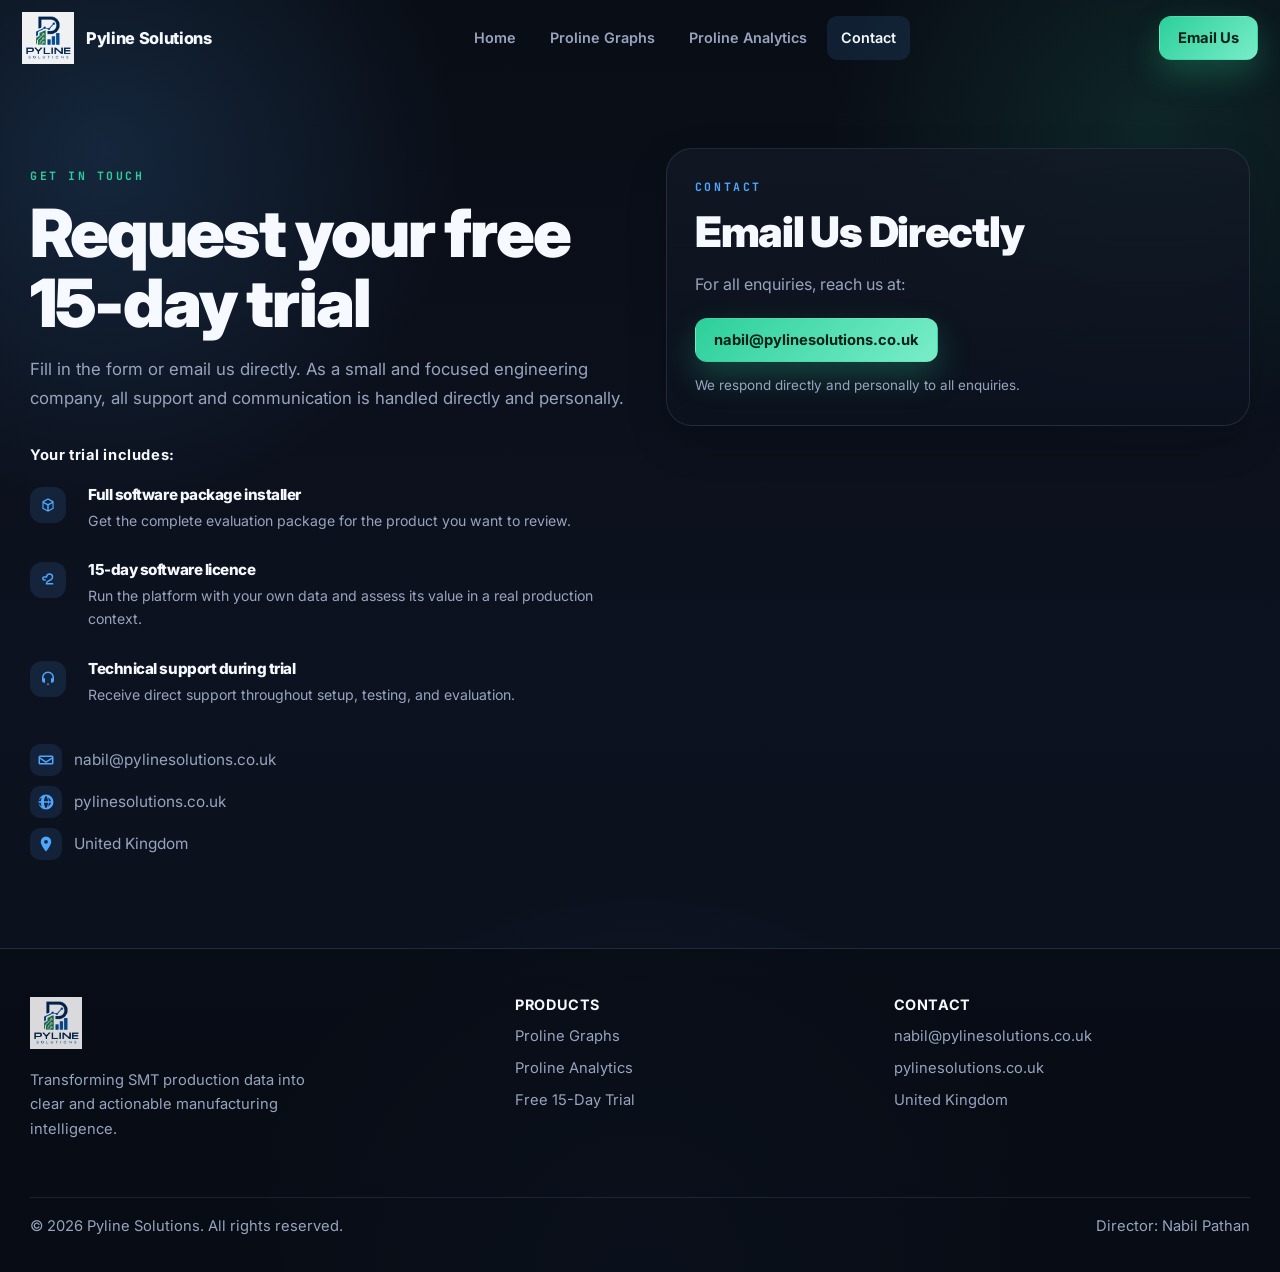
==== commit 25fd6ec4: "Update contact.html with new email and layout changes" ====
--- a/contact.html
+++ b/contact.html
@@ -23,7 +23,7 @@
       </nav>
 
       <div class="header-actions">
-        <a class="btn btn-accent" href="#enquiry">Free Trial</a>
+        <a class="btn btn-accent" href="mailto:nabil@pylinesolutions.co.uk">Email Us</a>
       </div>
 
       <button class="btn btn-ghost mobile-menu-toggle" data-menu-toggle aria-expanded="false" aria-label="Toggle menu">Menu</button>
@@ -33,7 +33,7 @@
       <a href="proline-graphs.html">Proline Graphs</a>
       <a href="proline-analytics.html">Proline Analytics</a>
       <a class="active" href="contact.html">Contact</a>
-      <a href="#enquiry">Free Trial</a>
+      <a href="mailto:nabil@pylinesolutions.co.uk">Email Us</a>
     </div>
   </header>
 
@@ -86,60 +86,20 @@
           </div>
 
           <div class="contact-links">
-            <a href="mailto:nabil0805@gmail.com"><span class="contact-link-icon" aria-hidden="true"><svg viewBox="0 0 24 24" class="contact-icon-svg"><path d="M4 6h16a2 2 0 0 1 2 2v8a2 2 0 0 1-2 2H4a2 2 0 0 1-2-2V8a2 2 0 0 1 2-2Zm0 2v.2l8 5.3 8-5.3V8H4Zm16 8V10.6l-7.4 4.9a1 1 0 0 1-1.2 0L4 10.6V16h16Z" fill="currentColor"/></svg></span><span>nabil0805@gmail.com</span></a>
+            <a href="mailto:nabil@pylinesolutions.co.uk"><span class="contact-link-icon" aria-hidden="true"><svg viewBox="0 0 24 24" class="contact-icon-svg"><path d="M4 6h16a2 2 0 0 1 2 2v8a2 2 0 0 1-2 2H4a2 2 0 0 1-2-2V8a2 2 0 0 1 2-2Zm0 2v.2l8 5.3 8-5.3V8H4Zm16 8V10.6l-7.4 4.9a1 1 0 0 1-1.2 0L4 10.6V16h16Z" fill="currentColor"/></svg></span><span>nabil@pylinesolutions.co.uk</span></a>
             <a href="https://pylinesolutions.co.uk" target="_blank" rel="noopener noreferrer"><span class="contact-link-icon" aria-hidden="true"><svg viewBox="0 0 24 24" class="contact-icon-svg"><path d="M12 2a10 10 0 1 0 10 10A10 10 0 0 0 12 2Zm6.9 9h-3.1a15.5 15.5 0 0 0-1.2-5A8 8 0 0 1 18.9 11ZM12 4c.8 0 2.1 2 2.8 7H9.2C9.9 6 11.2 4 12 4ZM6.4 6A15.5 15.5 0 0 0 5.2 11H2.1A8 8 0 0 1 6.4 6ZM4 13h1.2a15.5 15.5 0 0 0 1.2 5A8 8 0 0 1 2.1 13H4Zm8 7c-.8 0-2.1-2-2.8-7h5.6c-.7 5-2 7-2.8 7Zm2.6-2a15.5 15.5 0 0 0 1.2-5h3.1a8 8 0 0 1-4.3 5Z" fill="currentColor"/></svg></span><span>pylinesolutions.co.uk</span></a>
             <p><span class="contact-link-icon" aria-hidden="true"><svg viewBox="0 0 24 24" class="contact-icon-svg"><path d="M12 2a7 7 0 0 0-7 7c0 5 7 13 7 13s7-8 7-13a7 7 0 0 0-7-7Zm0 9.5A2.5 2.5 0 1 1 14.5 9 2.5 2.5 0 0 1 12 11.5Z" fill="currentColor"/></svg></span><span>United Kingdom</span></p>
           </div>
         </article>
 
         <section id="enquiry" class="contact-form-card reveal" aria-labelledby="contact-form-title">
-          <p class="eyebrow">Trial Enquiry</p>
-          <h2 id="contact-form-title">Tell us what you need</h2>
-          <p class="lead">Choose a product, add your contact details, and submit your enquiry directly from the page.</p>
-
-          <form action="https://formsubmit.co/nabil0805@gmail.com" method="POST" data-contact-form class="contact-form-shell">
-            <input type="hidden" name="_subject" value="Pyline Solutions Trial Enquiry" />
-            <input type="hidden" name="_captcha" value="false" />
-            <input type="hidden" name="_template" value="table" />
-            <input type="hidden" name="_next" value="" data-contact-next />
-            <input type="text" name="_honey" value="" tabindex="-1" autocomplete="off" style="position:absolute; left:-9999px; opacity:0; pointer-events:none;" />
-
-            <label class="form-field">
-              <span>Name *</span>
-              <input class="input-field" type="text" name="name" placeholder="Your full name" required />
-            </label>
-
-            <label class="form-field">
-              <span>Email *</span>
-              <input class="input-field" type="email" name="email" placeholder="you@company.com" required />
-            </label>
-
-            <label class="form-field">
-              <span>Company</span>
-              <input class="input-field" type="text" name="company" placeholder="Your company name" />
-            </label>
-
-            <label class="form-field">
-              <span>I'm interested in</span>
-              <select class="input-field select-field" name="interest">
-                <option value="">Select a product</option>
-                <option value="Free 15-Day Trial">Free 15-Day Trial</option>
-                <option value="Proline Graphs">Proline Graphs</option>
-                <option value="Proline Analytics">Proline Analytics</option>
-                <option value="Both Products">Both Products</option>
-                <option value="Arrange a Demo">Arrange a Demo</option>
-                <option value="General Enquiry">General Enquiry</option>
-              </select>
-            </label>
-
-            <label class="form-field">
-              <span>Message</span>
-              <textarea class="input-field textarea-field" name="message" rows="5" placeholder="Tell us about your requirements, line setup, or what you want to trial."></textarea>
-            </label>
-
-            <button class="btn btn-accent contact-submit" type="submit">Send Enquiry</button>
-            <p class="contact-status" data-contact-status aria-live="polite">Direct submissions are sent through a hosted form endpoint. After the trial, flexible options include perpetual licence or yearly subscription.</p>
-          </form>
+          <p class="eyebrow">Contact</p>
+          <h2 id="contact-form-title">Email Us Directly</h2>
+          <p class="lead">For all enquiries, reach us at:</p>
+          <div class="hero-actions" style="justify-content:flex-start; margin-top:20px;">
+            <a class="btn btn-accent" href="mailto:nabil@pylinesolutions.co.uk">nabil@pylinesolutions.co.uk</a>
+          </div>
+          <p class="contact-status" style="text-align:left;">We respond directly and personally to all enquiries.</p>
         </section>
       </div>
     </section>
@@ -159,7 +119,7 @@
       </div>
       <div>
         <h4>Contact</h4>
-        <a href="mailto:nabil0805@gmail.com">nabil0805@gmail.com</a>
+        <a href="mailto:nabil@pylinesolutions.co.uk">nabil@pylinesolutions.co.uk</a>
         <a href="https://pylinesolutions.co.uk" target="_blank" rel="noopener noreferrer">pylinesolutions.co.uk</a>
         <p>United Kingdom</p>
       </div>
